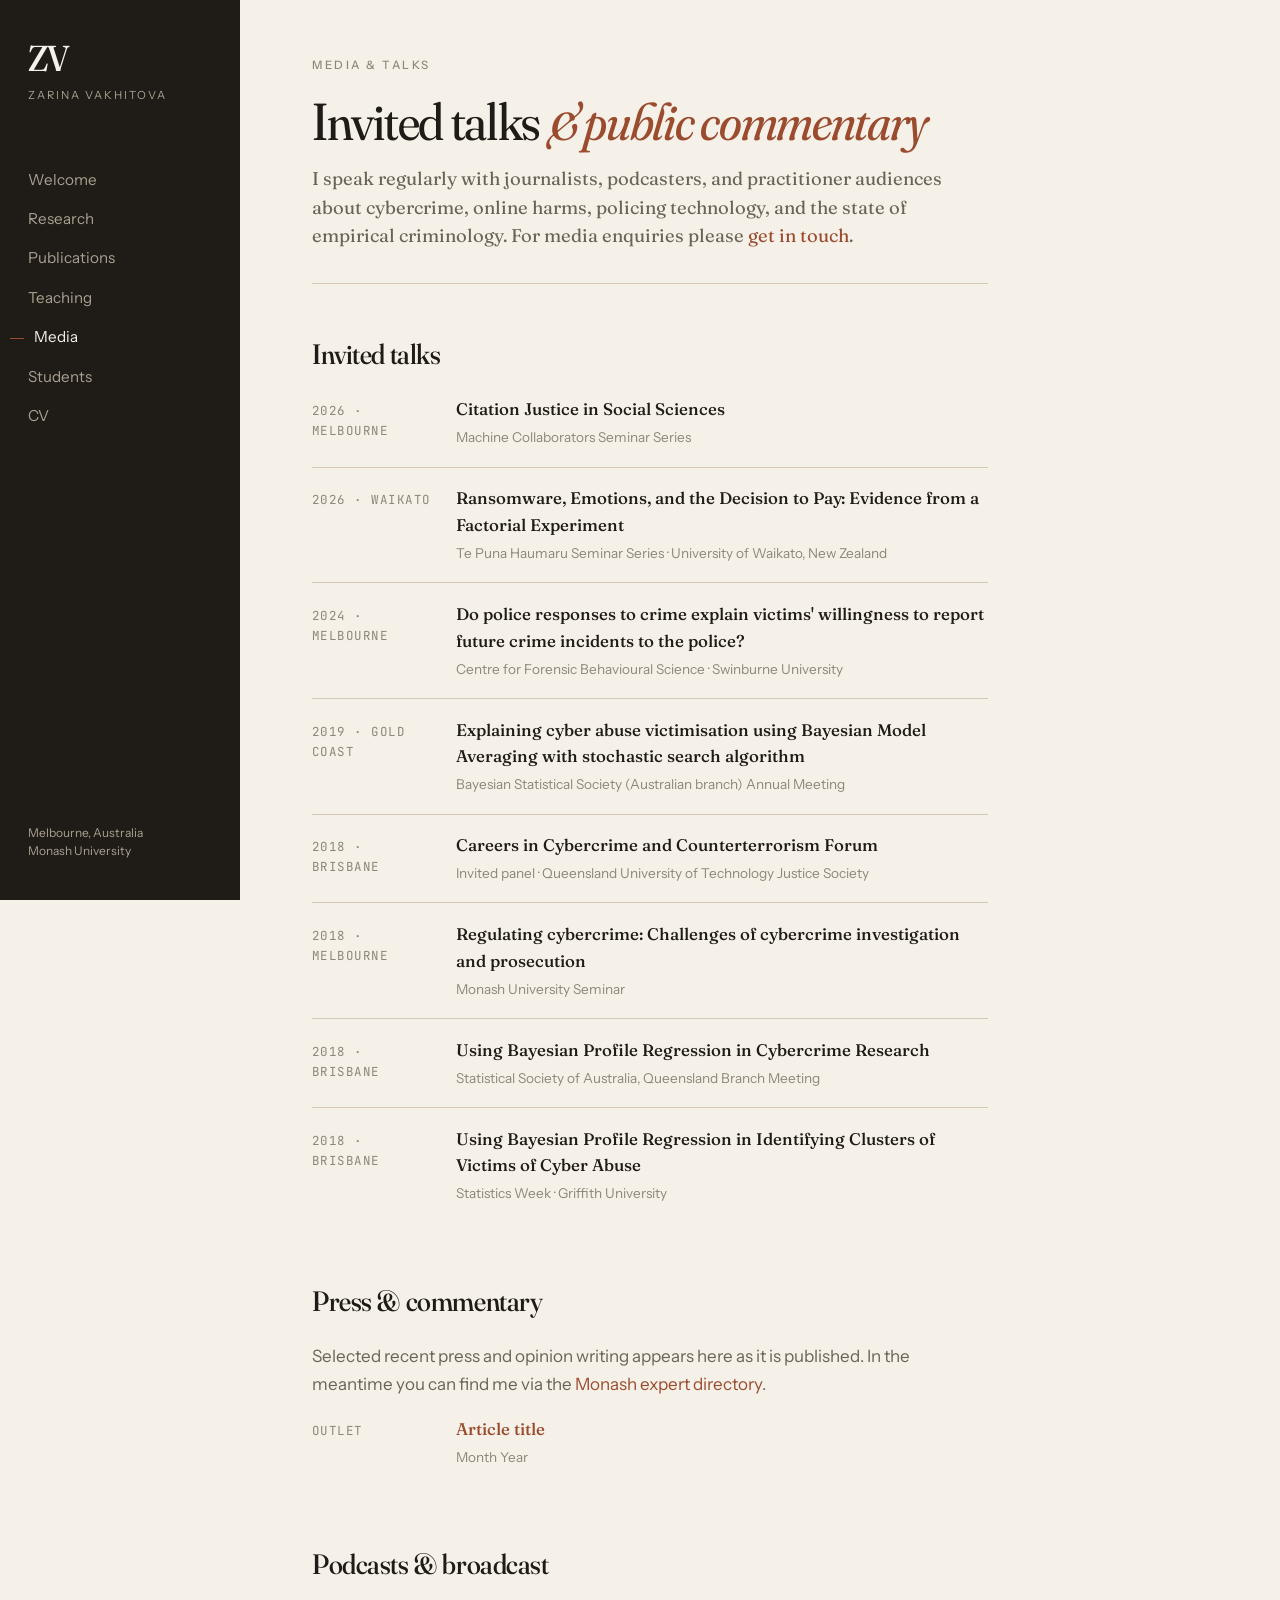
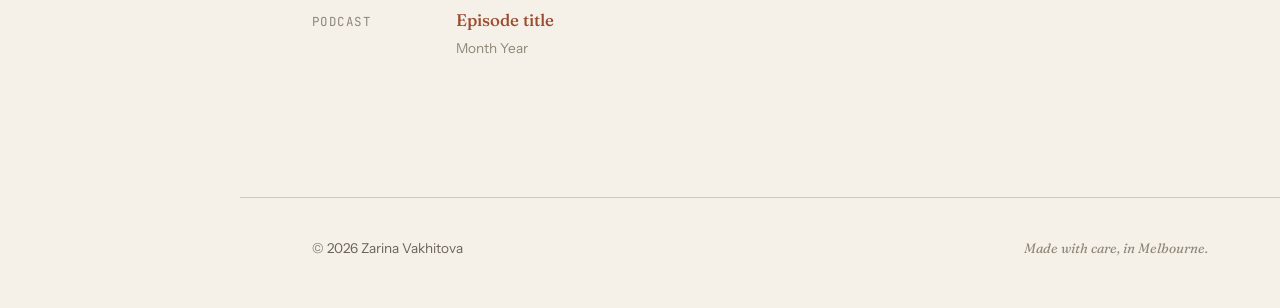
==== media.html @ 58d60b90 "Add files via upload" ====
<!DOCTYPE html>
<html lang="en">
<head>
<meta charset="UTF-8">
<meta name="viewport" content="width=device-width, initial-scale=1.0">
<title>Media &amp; Talks | Zarina Vakhitova</title>
<meta name="description" content="Invited talks, public commentary, and media coverage by Zarina Vakhitova.">
<link rel="preconnect" href="https://fonts.googleapis.com">
<link rel="preconnect" href="https://fonts.gstatic.com" crossorigin>
<link href="https://fonts.googleapis.com/css2?family=Fraunces:ital,opsz,wght@0,9..144,300;0,9..144,400;0,9..144,500;0,9..144,600;0,9..144,700;1,9..144,400&family=Instrument+Sans:ital,wght@0,400;0,500;0,600;1,400&family=JetBrains+Mono:wght@400;500&display=swap" rel="stylesheet">
<link rel="stylesheet" href="styles.css">
</head>
<body>
<div class="layout">

  <aside class="sidebar">
    <div>
      <a href="index.html" class="logo">ZV</a>
      <div class="logo-sub">Zarina Vakhitova</div>
      <nav class="main-nav">
        <a href="index.html">Welcome</a>
        <a href="research.html">Research</a>
        <a href="publications.html">Publications</a>
        <a href="teaching.html">Teaching</a>
        <a href="media.html" class="active">Media</a>
        <a href="students.html">Students</a>
        <a href="cv.pdf" target="_blank" rel="noopener">CV</a>
      </nav>
    </div>
    <div class="sidebar-footer">Melbourne, Australia<br>Monash University</div>
  </aside>

  <main>

    <div class="page-hero">
      <div class="eyebrow">Media &amp; Talks</div>
      <h1>Invited talks <em>& public commentary</em></h1>
      <p class="lede">I speak regularly with journalists, podcasters, and practitioner audiences about cybercrime, online harms, policing technology, and the state of empirical criminology. For media enquiries please <a href="mailto:zarina.vakhitova@monash.edu">get in touch</a>.</p>
    </div>

    <section>
      <h2>Invited talks</h2>
      <div class="media-item">
        <div class="media-outlet">2026 · Melbourne</div>
        <div>
          <div class="media-title">Citation Justice in Social Sciences</div>
          <div class="media-date">Machine Collaborators Seminar Series</div>
        </div>
      </div>
      <div class="media-item">
        <div class="media-outlet">2026 · Waikato</div>
        <div>
          <div class="media-title">Ransomware, Emotions, and the Decision to Pay: Evidence from a Factorial Experiment</div>
          <div class="media-date">Te Puna Haumaru Seminar Series · University of Waikato, New Zealand</div>
        </div>
      </div>
      <div class="media-item">
        <div class="media-outlet">2024 · Melbourne</div>
        <div>
          <div class="media-title">Do police responses to crime explain victims' willingness to report future crime incidents to the police?</div>
          <div class="media-date">Centre for Forensic Behavioural Science · Swinburne University</div>
        </div>
      </div>
      <div class="media-item">
        <div class="media-outlet">2019 · Gold Coast</div>
        <div>
          <div class="media-title">Explaining cyber abuse victimisation using Bayesian Model Averaging with stochastic search algorithm</div>
          <div class="media-date">Bayesian Statistical Society (Australian branch) Annual Meeting</div>
        </div>
      </div>
      <div class="media-item">
        <div class="media-outlet">2018 · Brisbane</div>
        <div>
          <div class="media-title">Careers in Cybercrime and Counterterrorism Forum</div>
          <div class="media-date">Invited panel · Queensland University of Technology Justice Society</div>
        </div>
      </div>
      <div class="media-item">
        <div class="media-outlet">2018 · Melbourne</div>
        <div>
          <div class="media-title">Regulating cybercrime: Challenges of cybercrime investigation and prosecution</div>
          <div class="media-date">Monash University Seminar</div>
        </div>
      </div>
      <div class="media-item">
        <div class="media-outlet">2018 · Brisbane</div>
        <div>
          <div class="media-title">Using Bayesian Profile Regression in Cybercrime Research</div>
          <div class="media-date">Statistical Society of Australia, Queensland Branch Meeting</div>
        </div>
      </div>
      <div class="media-item">
        <div class="media-outlet">2018 · Brisbane</div>
        <div>
          <div class="media-title">Using Bayesian Profile Regression in Identifying Clusters of Victims of Cyber Abuse</div>
          <div class="media-date">Statistics Week · Griffith University</div>
        </div>
      </div>
    </section>

    <section>
      <h2>Press &amp; commentary</h2>
      <p class="muted">Selected recent press and opinion writing appears here as it is published. In the meantime you can find me via the <a href="https://research.monash.edu/en/persons/zarina-vakhitova" target="_blank" rel="noopener">Monash expert directory</a>.</p>

      <div class="media-item">
        <div class="media-outlet">Outlet</div>
        <div>
          <div class="media-title"><a href="#" target="_blank" rel="noopener">Article title</a></div>
          <div class="media-date">Month Year</div>
        </div>
      </div>
    </section>

    <section>
      <h2>Podcasts &amp; broadcast</h2>
      <div class="media-item">
        <div class="media-outlet">Podcast</div>
        <div>
          <div class="media-title"><a href="#" target="_blank" rel="noopener">Episode title</a></div>
          <div class="media-date">Month Year</div>
        </div>
      </div>
    </section>

  </main>

  <footer>
    <div>© 2026 Zarina Vakhitova</div>
    <div class="sig">Made with care, in Melbourne.</div>
  </footer>

</div>
</body>
</html>
---- styles.css ----
/* =========================================================
   Zarina Vakhitova — shared stylesheet
   Tweak the variables in :root to change the whole palette.
   ========================================================= */

:root {
  --bg: #F5F0E8;
  --bg-panel: #EFE7D8;
  --ink: #1F1B16;
  --ink-muted: #6B6357;
  --ink-faint: #8F8778;
  --accent: #9B4B2E;          /* terracotta */
  --accent-hover: #7D3A23;
  --accent-soft: #E8D4C4;
  --secondary: #5A6B47;       /* sage / olive */
  --rule: #D4C8B5;
  --sidebar-bg: #1F1B16;
  --sidebar-ink: #F5F0E8;
  --sidebar-muted: #A9A091;
}

* { box-sizing: border-box; margin: 0; padding: 0; }

html { scroll-behavior: smooth; }

body {
  background: var(--bg);
  color: var(--ink);
  font-family: 'Instrument Sans', -apple-system, sans-serif;
  font-size: 17px;
  line-height: 1.6;
  -webkit-font-smoothing: antialiased;
}

a {
  color: var(--accent);
  text-decoration: none;
  border-bottom: 1px solid transparent;
  transition: border-color .2s, color .2s;
}
a:hover { color: var(--accent-hover); border-bottom-color: var(--accent); }

/* ---------------- Layout ---------------- */
.layout {
  display: grid;
  grid-template-columns: 240px 1fr;
  min-height: 100vh;
}

/* ---------------- Sidebar ---------------- */
.sidebar {
  background: var(--sidebar-bg);
  color: var(--sidebar-ink);
  padding: 2.5rem 1.75rem;
  position: sticky;
  top: 0;
  height: 100vh;
  display: flex;
  flex-direction: column;
  overflow-y: auto;
}

.logo {
  font-family: 'Fraunces', serif;
  font-weight: 500;
  font-size: 2.25rem;
  letter-spacing: -0.02em;
  color: var(--sidebar-ink);
  border-bottom: none;
  line-height: 1;
  display: inline-block;
  font-variation-settings: "opsz" 144, "SOFT" 50;
}
.logo:hover { color: var(--accent-soft); border-bottom: none; }

.logo-sub {
  font-family: 'Instrument Sans', sans-serif;
  font-size: 0.7rem;
  text-transform: uppercase;
  letter-spacing: 0.18em;
  color: var(--sidebar-muted);
  margin-top: 0.5rem;
}

nav.main-nav {
  margin-top: 3.5rem;
  display: flex;
  flex-direction: column;
  gap: 0.15rem;
}

nav.main-nav a {
  color: var(--sidebar-muted);
  font-size: 0.95rem;
  padding: 0.4rem 0;
  border: none;
  transition: color .18s, padding-left .18s;
}
nav.main-nav a:hover,
nav.main-nav a.active {
  color: var(--sidebar-ink);
  padding-left: 0.35rem;
  border-bottom: none;
}
nav.main-nav a.active::before {
  content: "";
  display: inline-block;
  width: 14px;
  height: 1px;
  background: var(--accent);
  vertical-align: middle;
  margin-right: 10px;
  margin-left: -24px;
}

.sidebar-footer {
  margin-top: auto;
  padding-top: 2rem;
  font-size: 0.75rem;
  color: var(--sidebar-muted);
  line-height: 1.5;
}

/* ---------------- Main content ---------------- */
main {
  padding: 3.5rem 4.5rem 4rem;
  max-width: 820px;
}

.eyebrow {
  font-size: 0.72rem;
  letter-spacing: 0.22em;
  text-transform: uppercase;
  color: var(--ink-faint);
  margin-bottom: 1.25rem;
  font-weight: 500;
}

h1.name {
  font-family: 'Fraunces', serif;
  font-weight: 400;
  font-size: clamp(2.5rem, 5vw, 3.75rem);
  line-height: 1.05;
  letter-spacing: -0.025em;
  margin-bottom: 1.5rem;
  font-variation-settings: "opsz" 144, "SOFT" 50;
}
h1.name em { font-style: italic; color: var(--accent); font-weight: 400; }

/* ---------------- Hero (index) ---------------- */
.hero {
  display: grid;
  grid-template-columns: 1fr 200px;
  gap: 2.5rem;
  align-items: start;
  padding-bottom: 2.5rem;
  border-bottom: 1px solid var(--rule);
  margin-bottom: 3rem;
}

.hero-photo {
  width: 200px;
  aspect-ratio: 4 / 5;
  border-radius: 4px;
  overflow: hidden;
  box-shadow: 0 1px 3px rgba(31,27,22,.08), 0 20px 40px -20px rgba(31,27,22,.25);
  background: var(--accent-soft);
}
.hero-photo img {
  width: 100%;
  height: 100%;
  object-fit: cover;
  display: block;
  filter: saturate(0.95) contrast(1.02);
  transition: filter .4s ease;
}
.hero-photo:hover img { filter: saturate(1.05) contrast(1.03); }

.affiliations {
  font-family: 'Fraunces', serif;
  font-size: 1.05rem;
  line-height: 1.5;
  color: var(--ink-muted);
  font-variation-settings: "opsz" 14;
}
.affiliations strong { color: var(--ink); font-weight: 500; display: block; }
.affiliations .af-block { margin-top: 0.75rem; }
.affiliations .af-block:first-child { margin-top: 1rem; }

/* ---------------- Page hero (non-index pages) ---------------- */
.page-hero {
  padding-bottom: 2rem;
  border-bottom: 1px solid var(--rule);
  margin-bottom: 3rem;
}
.page-hero h1 {
  font-family: 'Fraunces', serif;
  font-weight: 400;
  font-size: clamp(2.25rem, 4.5vw, 3.25rem);
  line-height: 1.05;
  letter-spacing: -0.025em;
  margin-bottom: 1rem;
  font-variation-settings: "opsz" 144, "SOFT" 50;
}
.page-hero h1 em { font-style: italic; color: var(--accent); font-weight: 400; }
.page-hero .lede {
  font-family: 'Fraunces', serif;
  font-variation-settings: "opsz" 14;
  font-size: 1.15rem;
  color: var(--ink-muted);
  max-width: 62ch;
  line-height: 1.55;
}

/* ---------------- Content sections ---------------- */
section { margin-bottom: 3.5rem; }

h2 {
  font-family: 'Fraunces', serif;
  font-weight: 500;
  font-size: 1.75rem;
  letter-spacing: -0.015em;
  margin-bottom: 1.25rem;
  color: var(--ink);
  font-variation-settings: "opsz" 144, "SOFT" 30;
}

h3 {
  font-family: 'Fraunces', serif;
  font-weight: 500;
  font-size: 1.2rem;
  letter-spacing: -0.01em;
  margin-bottom: 0.5rem;
  color: var(--ink);
  font-variation-settings: "opsz" 14;
}

section p { margin-bottom: 1.15rem; color: var(--ink); }
section p + p { margin-top: 0; }

.highlight {
  background: linear-gradient(transparent 62%, var(--accent-soft) 62%);
  padding: 0 2px;
}

.muted { color: var(--ink-muted); }

/* ---------------- What's New panel ---------------- */
.whats-new {
  background: var(--bg-panel);
  border: 1px solid var(--rule);
  border-radius: 6px;
  padding: 1.75rem 1.9rem;
  margin-bottom: 3.5rem;
}
.whats-new h3 {
  font-family: 'Fraunces', serif;
  font-weight: 500;
  font-size: 0.78rem;
  text-transform: uppercase;
  letter-spacing: 0.2em;
  color: var(--accent);
  margin-bottom: 1rem;
}
.news-item {
  display: grid;
  grid-template-columns: 70px 1fr;
  gap: 1rem;
  padding: 0.75rem 0;
  border-top: 1px solid var(--rule);
  font-size: 0.95rem;
}
.news-item:first-of-type { border-top: none; padding-top: 0; }
.news-date {
  font-family: 'JetBrains Mono', monospace;
  font-size: 0.78rem;
  color: var(--ink-faint);
  padding-top: 3px;
}
.news-body { color: var(--ink); }

/* ---------------- Publications ---------------- */
.pub-year {
  font-family: 'JetBrains Mono', monospace;
  font-size: 0.78rem;
  color: var(--ink-faint);
  text-transform: uppercase;
  letter-spacing: 0.2em;
  margin: 2.5rem 0 1rem;
  padding-bottom: 0.5rem;
  border-bottom: 1px solid var(--rule);
}
.pub-year:first-child { margin-top: 0; }

.pub-list { list-style: none; padding: 0; }
.pub-item {
  padding: 1.1rem 0;
  border-top: 1px solid var(--rule);
}
.pub-item:first-child { border-top: none; padding-top: 0; }
.pub-title {
  font-family: 'Fraunces', serif;
  font-weight: 500;
  font-size: 1.1rem;
  margin-bottom: 0.35rem;
  color: var(--ink);
  font-variation-settings: "opsz" 14;
  line-height: 1.35;
}
.pub-authors { color: var(--ink-muted); font-size: 0.95rem; margin-bottom: 0.25rem; }
.pub-authors strong { color: var(--ink); font-weight: 500; }
.pub-venue { font-style: italic; color: var(--ink-faint); font-size: 0.9rem; }
.pub-links { margin-top: 0.6rem; display: flex; gap: 0.5rem; flex-wrap: wrap; }
.pub-links a {
  font-family: 'Instrument Sans', sans-serif;
  font-size: 0.72rem;
  text-transform: uppercase;
  letter-spacing: 0.12em;
  border: 1px solid var(--rule);
  padding: 0.3rem 0.7rem;
  border-radius: 3px;
  color: var(--ink-muted);
}
.pub-links a:hover {
  background: var(--accent-soft);
  border-color: var(--accent-soft);
  color: var(--ink);
}

/* ---------------- Course list (teaching) ---------------- */
.course-list { display: flex; flex-direction: column; }
.course {
  padding: 1.25rem 0;
  border-top: 1px solid var(--rule);
  display: grid;
  grid-template-columns: 120px 1fr;
  gap: 1.5rem;
  align-items: start;
}
.course:first-child { border-top: none; padding-top: 0; }
.course-code {
  font-family: 'JetBrains Mono', monospace;
  font-size: 0.82rem;
  color: var(--accent);
  padding-top: 3px;
  letter-spacing: 0.05em;
}
.course-title {
  font-family: 'Fraunces', serif;
  font-weight: 500;
  font-size: 1.1rem;
  margin-bottom: 0.25rem;
  font-variation-settings: "opsz" 14;
}
.course-meta { color: var(--ink-faint); font-size: 0.85rem; margin-bottom: 0.5rem; }
.course-desc { color: var(--ink-muted); font-size: 0.95rem; }

/* ---------------- Media list ---------------- */
.media-item {
  display: grid;
  grid-template-columns: 120px 1fr;
  gap: 1.5rem;
  padding: 1.1rem 0;
  border-top: 1px solid var(--rule);
  align-items: baseline;
}
.media-item:first-of-type { border-top: none; padding-top: 0; }
.media-outlet {
  font-family: 'JetBrains Mono', monospace;
  font-size: 0.78rem;
  text-transform: uppercase;
  letter-spacing: 0.12em;
  color: var(--ink-faint);
}
.media-title {
  font-family: 'Fraunces', serif;
  font-size: 1.05rem;
  font-weight: 500;
  margin-bottom: 0.25rem;
  font-variation-settings: "opsz" 14;
}
.media-date { color: var(--ink-faint); font-size: 0.85rem; }

/* ---------------- Student list ---------------- */
.student-list {
  display: grid;
  grid-template-columns: 1fr 1fr;
  gap: 1.25rem 2rem;
  margin-top: 1rem;
}
.student {
  padding: 1rem 0;
  border-top: 1px solid var(--rule);
}
.student-name {
  font-family: 'Fraunces', serif;
  font-weight: 500;
  font-size: 1.05rem;
  margin-bottom: 0.2rem;
  font-variation-settings: "opsz" 14;
}
.student-topic { font-size: 0.92rem; color: var(--ink-muted); margin-bottom: 0.15rem; }
.student-status { font-size: 0.8rem; color: var(--ink-faint); font-style: italic; }

/* ---------------- Connect (index) ---------------- */
.connect-grid {
  display: grid;
  grid-template-columns: 1fr 1fr;
  gap: 1.5rem 2.5rem;
  margin-top: 1.5rem;
}
.connect-item {
  border-top: 1px solid var(--rule);
  padding-top: 0.9rem;
}
.connect-item .label {
  font-size: 0.72rem;
  text-transform: uppercase;
  letter-spacing: 0.16em;
  color: var(--ink-faint);
  margin-bottom: 0.25rem;
}
.connect-item a {
  font-family: 'Fraunces', serif;
  font-size: 1.05rem;
  font-weight: 400;
  border: none;
  font-variation-settings: "opsz" 14;
}

/* ---------------- Funding list ---------------- */
.grant-list { display: flex; flex-direction: column; }
.grant {
  display: grid;
  grid-template-columns: 60px 1fr 130px;
  gap: 1.25rem;
  padding: 0.9rem 0;
  border-top: 1px solid var(--rule);
  align-items: baseline;
}
.grant:first-child { border-top: none; padding-top: 0; }
.grant-year {
  font-family: 'JetBrains Mono', monospace;
  font-size: 0.82rem;
  color: var(--accent);
}
.grant-title {
  font-family: 'Fraunces', serif;
  font-size: 1.02rem;
  font-weight: 500;
  line-height: 1.35;
  font-variation-settings: "opsz" 14;
  margin-bottom: 0.2rem;
}
.grant-funder { color: var(--ink-faint); font-size: 0.85rem; }
.grant-amount {
  font-family: 'JetBrains Mono', monospace;
  font-size: 0.9rem;
  color: var(--ink-muted);
  text-align: right;
}
.grant-total {
  margin-top: 0.75rem;
  padding-top: 0.9rem;
  border-top: 2px solid var(--ink);
  display: flex;
  justify-content: space-between;
  font-family: 'Fraunces', serif;
  font-variation-settings: "opsz" 14;
}
.grant-total strong {
  font-family: 'JetBrains Mono', monospace;
  font-weight: 500;
}

@media (max-width: 860px) {
  .grant {
    grid-template-columns: 1fr;
    gap: 0.25rem;
  }
  .grant-amount { text-align: left; }
}

/* ---------------- Callout box ---------------- */
.callout {
  background: var(--bg-panel);
  border-left: 3px solid var(--accent);
  padding: 1.25rem 1.5rem;
  margin: 1.5rem 0;
  border-radius: 0 4px 4px 0;
  font-family: 'Fraunces', serif;
  font-variation-settings: "opsz" 14;
  color: var(--ink);
  font-size: 1rem;
  line-height: 1.55;
}

/* ---------------- Quotes / testimonials ---------------- */
.quote {
  font-family: 'Fraunces', serif;
  font-variation-settings: "opsz" 14;
  font-style: italic;
  color: var(--ink);
  font-size: 1.05rem;
  line-height: 1.55;
  padding: 0.25rem 0 0.25rem 1.5rem;
  border-left: 2px solid var(--accent);
  margin: 1.25rem 0;
}
.quote cite {
  display: block;
  margin-top: 0.6rem;
  font-style: normal;
  font-size: 0.72rem;
  color: var(--ink-faint);
  letter-spacing: 0.12em;
  text-transform: uppercase;
  font-family: 'Instrument Sans', sans-serif;
}

/* ---------------- Collaborations map ---------------- */
.map-block { margin: 1rem 0 0; }
.map-block img {
  width: 100%;
  height: auto;
  display: block;
  border-radius: 4px;
  background: var(--bg-panel);
  padding: 1rem;
  border: 1px solid var(--rule);
  filter: hue-rotate(-20deg) saturate(0.85);
}
.map-caption {
  font-family: 'Fraunces', serif;
  font-style: italic;
  font-variation-settings: "opsz" 14;
  color: var(--ink-faint);
  font-size: 0.9rem;
  margin-top: 0.75rem;
  text-align: center;
}

/* ---------------- Funding list ---------------- */
.funding-list { display: flex; flex-direction: column; }
.grant {
  display: grid;
  grid-template-columns: 60px 1fr 130px;
  gap: 1.5rem;
  padding: 1rem 0;
  border-top: 1px solid var(--rule);
  align-items: baseline;
}
.grant:first-child { border-top: none; padding-top: 0; }
.grant-year {
  font-family: 'JetBrains Mono', monospace;
  font-size: 0.82rem;
  color: var(--ink-faint);
  letter-spacing: 0.05em;
}
.grant-title {
  font-family: 'Fraunces', serif;
  font-weight: 500;
  font-size: 1rem;
  margin-bottom: 0.2rem;
  font-variation-settings: "opsz" 14;
  line-height: 1.35;
}
.grant-funder { color: var(--ink-muted); font-size: 0.88rem; }
.grant-amount {
  font-family: 'JetBrains Mono', monospace;
  font-size: 0.85rem;
  color: var(--secondary);
  text-align: right;
  font-weight: 500;
}

/* ---------------- Status tags (in press, under review) ---------------- */
.tag {
  display: inline-block;
  font-family: 'Instrument Sans', sans-serif;
  font-size: 0.68rem;
  text-transform: uppercase;
  letter-spacing: 0.14em;
  background: var(--accent-soft);
  color: var(--accent-hover);
  padding: 0.15rem 0.5rem;
  border-radius: 3px;
  margin-left: 0.5rem;
  vertical-align: middle;
  font-weight: 500;
}
.tag.review { background: #DEDBC9; color: var(--secondary); }

/* ---------------- Footer ---------------- */
footer {
  grid-column: 2;
  padding: 2.5rem 4.5rem 3rem;
  border-top: 1px solid var(--rule);
  font-size: 0.85rem;
  color: var(--ink-muted);
  display: flex;
  justify-content: space-between;
  flex-wrap: wrap;
  gap: 1rem;
}
footer .sig {
  font-family: 'Fraunces', serif;
  font-style: italic;
  color: var(--ink-faint);
}

/* ---------------- Responsive ---------------- */
@media (max-width: 860px) {
  .layout { grid-template-columns: 1fr; }
  .sidebar {
    position: static;
    height: auto;
    padding: 1.5rem 1.75rem;
    flex-direction: row;
    align-items: center;
    justify-content: space-between;
    flex-wrap: wrap;
  }
  nav.main-nav {
    margin-top: 0;
    flex-direction: row;
    gap: 0.25rem 1.25rem;
    flex-wrap: wrap;
  }
  nav.main-nav a.active::before { display: none; }
  nav.main-nav a.active { padding-left: 0; }
  .sidebar-footer { display: none; }
  main { padding: 2.5rem 1.75rem 3rem; }
  .hero { grid-template-columns: 1fr; gap: 1.5rem; }
  .hero-photo { width: 160px; }
  .connect-grid { grid-template-columns: 1fr; }
  .student-list { grid-template-columns: 1fr; }
  .course { grid-template-columns: 1fr; gap: 0.25rem; }
  .media-item { grid-template-columns: 1fr; gap: 0.35rem; }
  .grant { grid-template-columns: 1fr; gap: 0.25rem; }
  .grant-amount { text-align: left; }
  footer { padding: 2rem 1.75rem; grid-column: 1; }
}
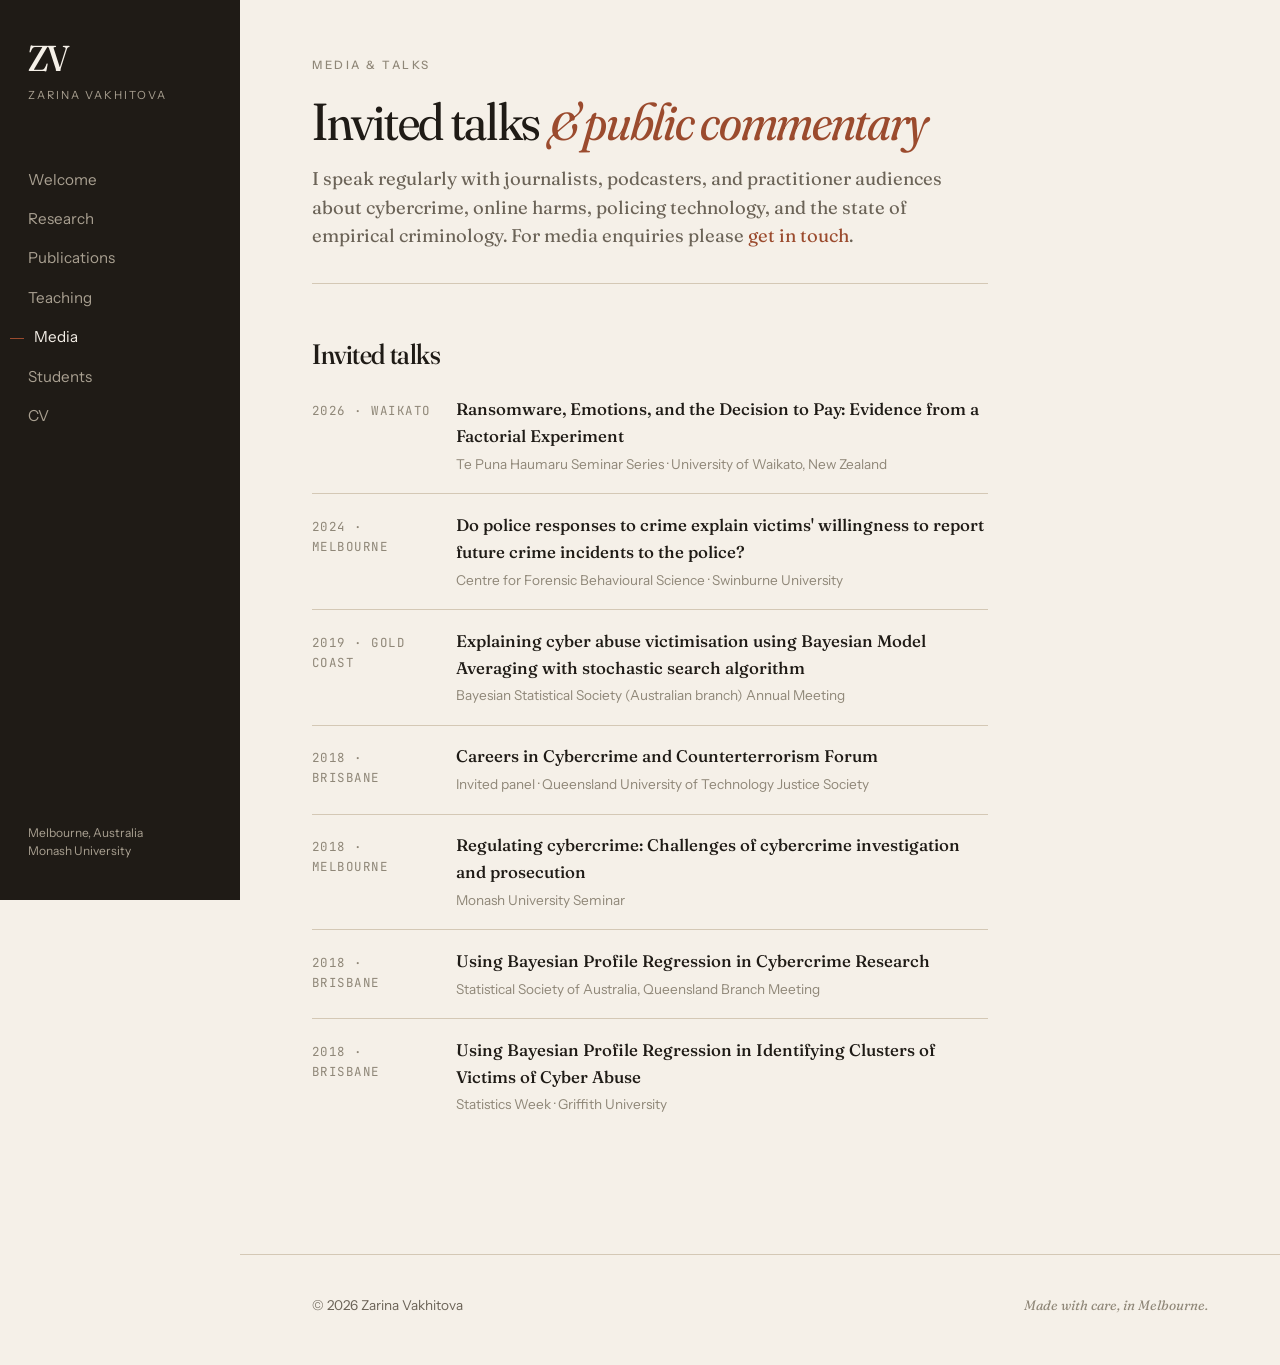
==== commit 5bcb95c5: "Update media.html" ====
--- a/media.html
+++ b/media.html
@@ -9,6 +9,10 @@
 <link rel="preconnect" href="https://fonts.gstatic.com" crossorigin>
 <link href="https://fonts.googleapis.com/css2?family=Fraunces:ital,opsz,wght@0,9..144,300;0,9..144,400;0,9..144,500;0,9..144,600;0,9..144,700;1,9..144,400&family=Instrument+Sans:ital,wght@0,400;0,500;0,600;1,400&family=JetBrains+Mono:wght@400;500&display=swap" rel="stylesheet">
 <link rel="stylesheet" href="styles.css">
+<link rel="icon" type="image/svg+xml" href="/favicon-alt-light.svg?v=3">
+<link rel="icon" type="image/png" sizes="32x32" href="/favicon-32x32.png?v=3">
+<link rel="icon" href="/favicon.ico?v=3">
+<link rel="apple-touch-icon" sizes="180x180" href="/apple-touch-icon.png?v=3">
 </head>
 <body>
 <div class="layout">
@@ -40,13 +44,6 @@
 
     <section>
       <h2>Invited talks</h2>
-      <div class="media-item">
-        <div class="media-outlet">2026 · Melbourne</div>
-        <div>
-          <div class="media-title">Citation Justice in Social Sciences</div>
-          <div class="media-date">Machine Collaborators Seminar Series</div>
-        </div>
-      </div>
       <div class="media-item">
         <div class="media-outlet">2026 · Waikato</div>
         <div>
@@ -98,30 +95,6 @@
       </div>
     </section>
 
-    <section>
-      <h2>Press &amp; commentary</h2>
-      <p class="muted">Selected recent press and opinion writing appears here as it is published. In the meantime you can find me via the <a href="https://research.monash.edu/en/persons/zarina-vakhitova" target="_blank" rel="noopener">Monash expert directory</a>.</p>
-
-      <div class="media-item">
-        <div class="media-outlet">Outlet</div>
-        <div>
-          <div class="media-title"><a href="#" target="_blank" rel="noopener">Article title</a></div>
-          <div class="media-date">Month Year</div>
-        </div>
-      </div>
-    </section>
-
-    <section>
-      <h2>Podcasts &amp; broadcast</h2>
-      <div class="media-item">
-        <div class="media-outlet">Podcast</div>
-        <div>
-          <div class="media-title"><a href="#" target="_blank" rel="noopener">Episode title</a></div>
-          <div class="media-date">Month Year</div>
-        </div>
-      </div>
-    </section>
-
   </main>
 
   <footer>
